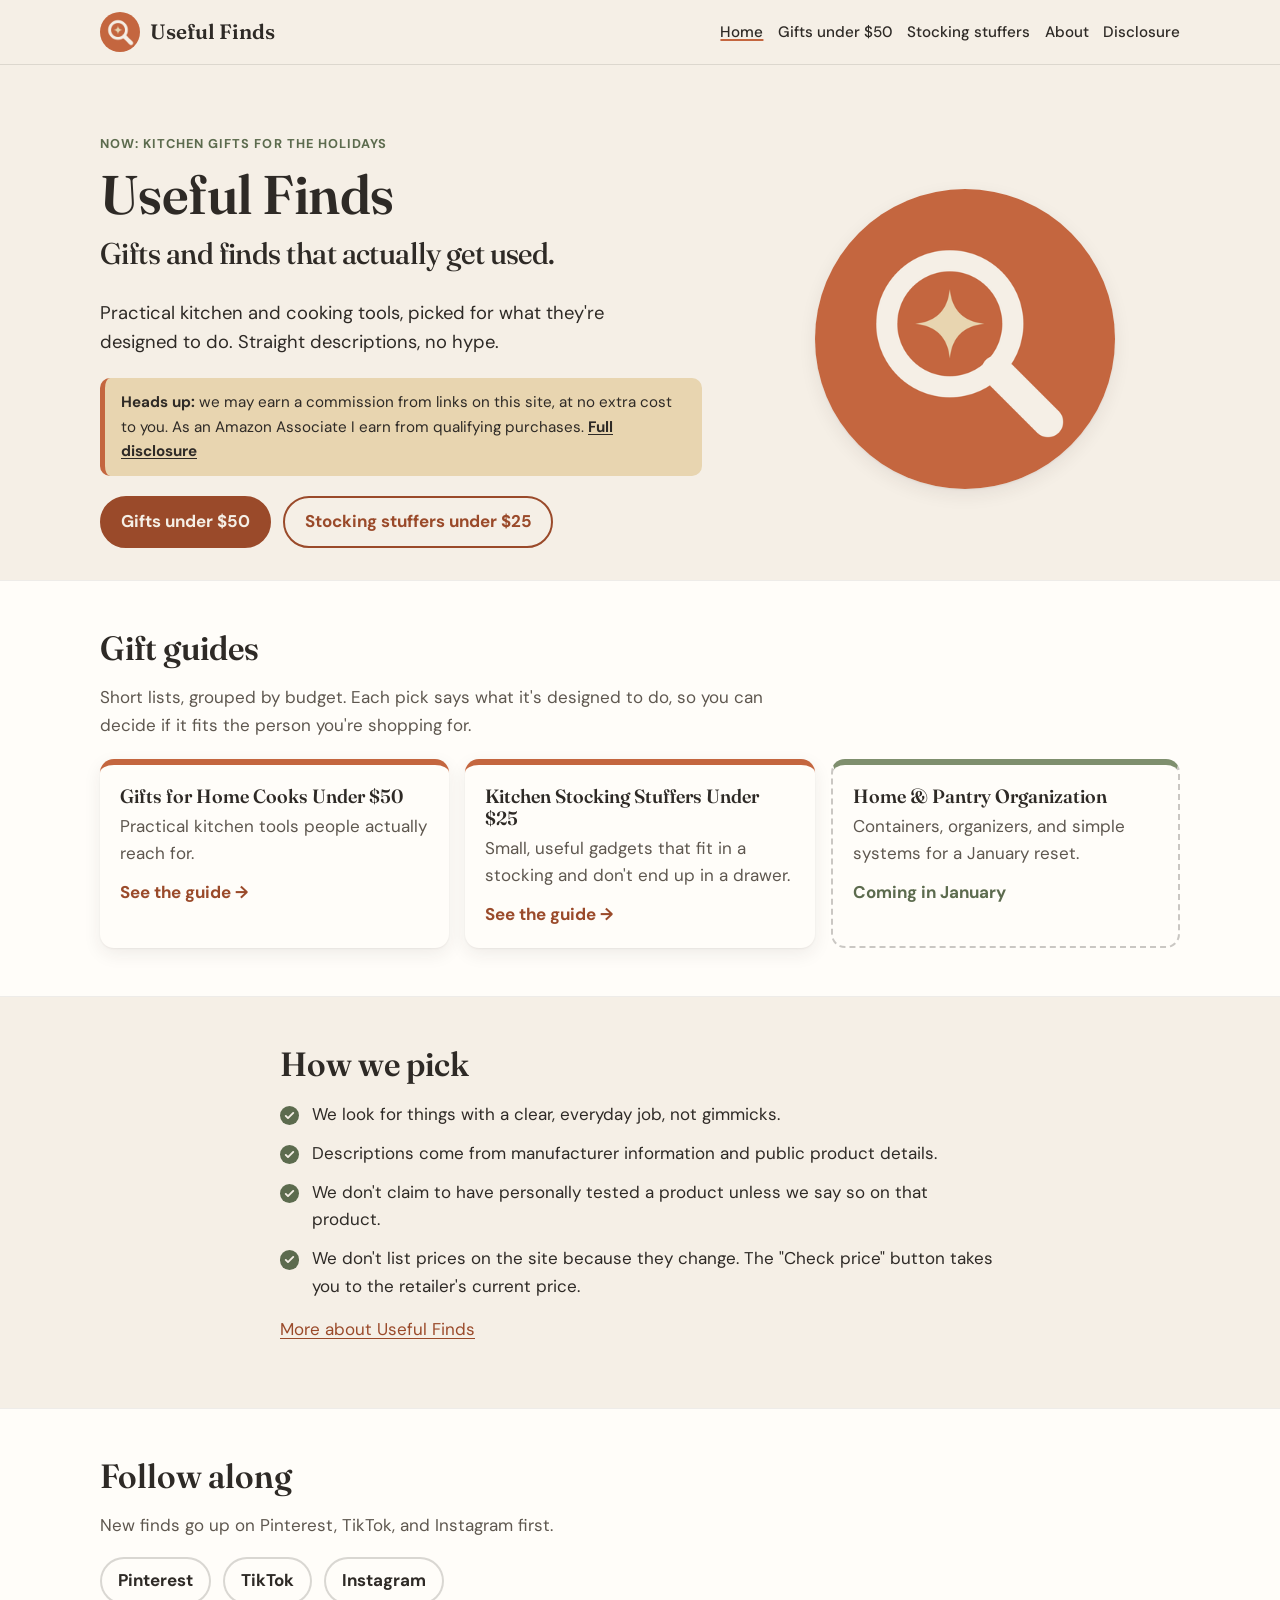
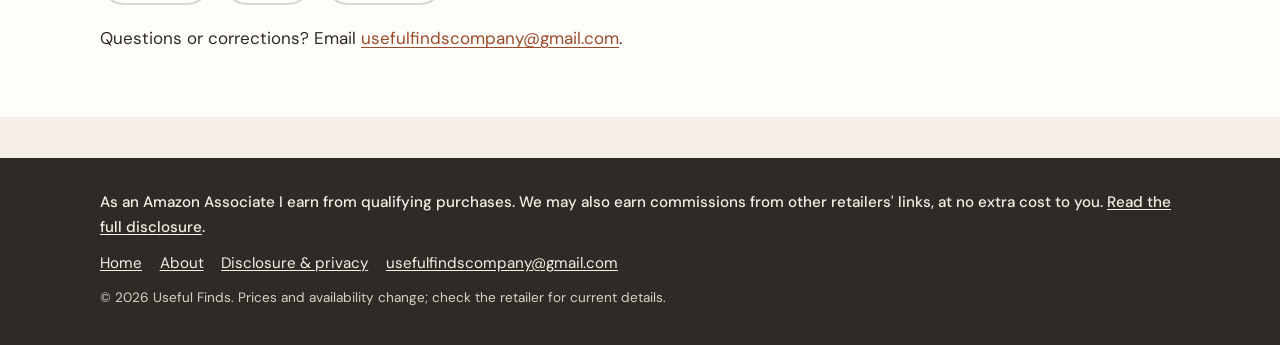
==== index.html @ 493cc87e "Publish the Useful Finds static site at the repository root. Place the finished HTML and CSS so GitH" ====
<!doctype html>
<html lang="en">
<head>
  <meta charset="utf-8">
  <meta name="viewport" content="width=device-width, initial-scale=1">
  <title>Useful Finds - gifts and finds that actually get used</title>
  <meta name="description" content="Useful Finds curates practical gifts and everyday finds, starting with kitchen and cooking gadgets. Straight descriptions, no hype.">
  <meta name="theme-color" content="#C4663F">
  <meta property="og:type" content="website">
  <meta property="og:site_name" content="Useful Finds">
  <meta property="og:title" content="Useful Finds - gifts and finds that actually get used">
  <meta property="og:description" content="Useful Finds curates practical gifts and everyday finds, starting with kitchen and cooking gadgets. Straight descriptions, no hype.">
  <meta property="og:image" content="https://usefulfindscompany.github.io/assets/social-card-1200x675.jpg">
  <link rel="icon" href="assets/favicon.svg" type="image/svg+xml">
  <link rel="icon" href="assets/favicon-32.png" type="image/png" sizes="32x32">
  <link rel="apple-touch-icon" href="assets/apple-touch-icon.png">
  <link rel="preconnect" href="https://fonts.googleapis.com">
  <link rel="preconnect" href="https://fonts.gstatic.com" crossorigin>
  <link rel="stylesheet" href="https://fonts.googleapis.com/css2?family=DM+Sans:opsz,wght@9..40,400;9..40,500;9..40,700&amp;family=Fraunces:opsz,wght@9..144,500;9..144,600&amp;display=swap">
  <link rel="stylesheet" href="assets/styles.css">
</head>
<body>
  <a class="skip-link" href="#main">Skip to content</a>
  <header class="site-header">
    <div class="wrap">
      <a class="brand" href="index.html">
        <img src="assets/logo-96.png" alt="" width="40" height="40">
        <span>Useful Finds</span>
      </a>
      <nav class="site-nav" aria-label="Main">
        <ul>
          <li><a href="index.html" aria-current="page">Home</a></li>
          <li><a href="gifts-for-home-cooks-under-50.html">Gifts under $50</a></li>
          <li><a href="kitchen-stocking-stuffers-under-25.html">Stocking stuffers</a></li>
          <li><a href="about.html">About</a></li>
          <li><a href="disclosure.html">Disclosure</a></li>
        </ul>
      </nav>
    </div>
  </header>

  <main id="main">
    <section class="hero">
      <div class="wrap">
        <div>
          <p class="eyebrow">Now: kitchen gifts for the holidays</p>
          <h1>Useful Finds <span class="tagline">Gifts and finds that actually get used.</span></h1>
          <p class="lede">Practical kitchen and cooking tools, picked for what they're designed to do. Straight descriptions, no hype.</p>
          <aside class="disclosure-note" aria-label="Affiliate disclosure">
          <p><strong>Heads up:</strong> we may earn a commission from links on this site, at no extra cost to you. As an Amazon Associate I earn from qualifying purchases. <a href="disclosure.html">Full disclosure</a></p>
        </aside>
          <div class="btn-row">
            <a class="btn" href="gifts-for-home-cooks-under-50.html">Gifts under $50</a>
            <a class="btn btn-outline" href="kitchen-stocking-stuffers-under-25.html">Stocking stuffers under $25</a>
          </div>
        </div>
        <img class="hero-mark" src="assets/logo-400.png" alt="Useful Finds logo: a magnifying glass with a star in the lens" width="300" height="300">
      </div>
    </section>

    <section class="section section-alt" aria-labelledby="guides-heading">
      <div class="wrap">
        <h2 id="guides-heading">Gift guides</h2>
        <p class="section-intro">Short lists, grouped by budget. Each pick says what it's designed to do, so you can decide if it fits the person you're shopping for.</p>
        <div class="guide-grid">
          <a class="guide-card" href="gifts-for-home-cooks-under-50.html">
            <h3>Gifts for Home Cooks Under $50</h3>
            <p>Practical kitchen tools people actually reach for.</p>
            <span class="more">See the guide <span aria-hidden="true">&rarr;</span></span>
          </a>
          <a class="guide-card" href="kitchen-stocking-stuffers-under-25.html">
            <h3>Kitchen Stocking Stuffers Under $25</h3>
            <p>Small, useful gadgets that fit in a stocking and don't end up in a drawer.</p>
            <span class="more">See the guide <span aria-hidden="true">&rarr;</span></span>
          </a>
          <div class="guide-card soon">
            <h3>Home &amp; Pantry Organization</h3>
            <p>Containers, organizers, and simple systems for a January reset.</p>
            <span class="more">Coming in January</span>
          </div>
        </div>
      </div>
    </section>

    <section class="section" aria-labelledby="pick-heading">
      <div class="wrap narrow">
        <h2 id="pick-heading">How we pick</h2>
        <ul class="checklist">
          <li>We look for things with a clear, everyday job, not gimmicks.</li>
          <li>Descriptions come from manufacturer information and public product details.</li>
          <li>We don't claim to have personally tested a product unless we say so on that product.</li>
          <li>We don't list prices on the site because they change. The "Check price" button takes you to the retailer's current price.</li>
        </ul>
        <p style="margin-top:1rem"><a href="about.html">More about Useful Finds</a></p>
      </div>
    </section>

    <section class="section section-alt" aria-labelledby="follow-heading">
      <div class="wrap">
        <h2 id="follow-heading">Follow along</h2>
        <p class="section-intro">New finds go up on Pinterest, TikTok, and Instagram first.</p>
        <ul class="social-list">
          <li><a href="https://www.pinterest.com/usefulfindscompany/" rel="me noopener">Pinterest <span class="sr-only">(Useful Finds on Pinterest)</span></a></li>
          <li><a href="https://www.tiktok.com/@usefulfindscompany" rel="me noopener">TikTok <span class="sr-only">(Useful Finds on TikTok)</span></a></li>
          <li><a href="https://www.instagram.com/usefulfindscompany/" rel="me noopener">Instagram <span class="sr-only">(Useful Finds on Instagram)</span></a></li>
        </ul>
        <p style="margin-top:1.25rem">Questions or corrections? Email <a href="mailto:usefulfindscompany@gmail.com">usefulfindscompany@gmail.com</a>.</p>
      </div>
    </section>
  </main>

  <footer class="site-footer">
    <div class="wrap">
      <p class="footer-disclosure">As an Amazon Associate I earn from qualifying purchases. We may also earn commissions from other retailers' links, at no extra cost to you. <a href="disclosure.html">Read the full disclosure</a>.</p>
      <ul>
        <li><a href="index.html">Home</a></li>
        <li><a href="about.html">About</a></li>
        <li><a href="disclosure.html">Disclosure &amp; privacy</a></li>
        <li><a href="mailto:usefulfindscompany@gmail.com">usefulfindscompany@gmail.com</a></li>
      </ul>
      <p class="small">&copy; 2026 Useful Finds. Prices and availability change; check the retailer for current details.</p>
    </div>
  </footer>
</body>
</html>
---- assets/styles.css ----
/* Useful Finds: shared styles. Plain CSS, no build step.
   Palette (brand kit): terracotta #C4663F, cream #F5EFE6, espresso #2E2A26, sage #7F8F6E, oat #E8D5B0.
   Accessibility: small text always uses espresso on cream/oat/white. Brand terracotta and sage are
   decorative only; buttons and links use the darker "--rust" / "--sage-dark" so text passes WCAG AA. */

:root {
  --terracotta: #C4663F;
  --rust: #9A4A2A;        /* darker terracotta: 5.4:1 on cream, cream text on it 5.4:1 */
  --rust-dark: #7E3B20;
  --cream: #F5EFE6;
  --espresso: #2E2A26;
  --muted: #5E574F;       /* secondary text: 6.2:1 on cream */
  --sage: #7F8F6E;
  --sage-dark: #5C6B4E;   /* 5.0:1 on cream */
  --oat: #E8D5B0;
  --white: #FFFDF9;
  --radius: 14px;
  --shadow: 0 1px 2px rgba(46, 42, 38, .06), 0 6px 18px rgba(46, 42, 38, .08);
  --max: 1120px;
  --font-head: "Fraunces", Georgia, "Times New Roman", serif;
  --font-body: "DM Sans", system-ui, -apple-system, "Segoe UI", Roboto, Arial, sans-serif;
}

*, *::before, *::after { box-sizing: border-box; }
html { -webkit-text-size-adjust: 100%; text-size-adjust: 100%; }
body {
  margin: 0;
  background: var(--cream);
  color: var(--espresso);
  font-family: var(--font-body);
  font-size: 1.0625rem;
  line-height: 1.6;
}
img { max-width: 100%; height: auto; display: block; }
h1, h2, h3 {
  font-family: var(--font-head);
  font-weight: 600;
  line-height: 1.15;
  margin: 0 0 .5em;
  font-variation-settings: "opsz" 72;
}
h1 { font-size: clamp(2rem, 7vw, 3.4rem); letter-spacing: -.01em; }
h2 { font-size: clamp(1.5rem, 4.5vw, 2.1rem); }
h3 { font-size: 1.2rem; }
p { margin: 0 0 1em; }
a { color: var(--rust); text-underline-offset: .15em; }
a:hover { color: var(--rust-dark); }
:focus-visible { outline: 3px solid var(--espresso); outline-offset: 3px; border-radius: 4px; }

.sr-only {
  position: absolute !important; width: 1px; height: 1px; padding: 0; margin: -1px;
  overflow: hidden; clip: rect(0 0 0 0); white-space: nowrap; border: 0;
}
.skip-link {
  position: absolute; left: .75rem; top: -3rem; z-index: 10;
  background: var(--espresso); color: var(--cream); padding: .5rem .9rem; border-radius: 8px;
}
.skip-link:focus { top: .75rem; color: var(--cream); }

.wrap { width: 100%; max-width: var(--max); margin: 0 auto; padding: 0 1.25rem; }
.narrow { max-width: 760px; }

/* Header */
.site-header { background: var(--cream); border-bottom: 1px solid rgba(46, 42, 38, .12); }
.site-header .wrap {
  display: flex; flex-wrap: wrap; align-items: center; justify-content: space-between;
  gap: .5rem 1rem; padding-top: .75rem; padding-bottom: .75rem;
}
.brand { display: inline-flex; align-items: center; gap: .6rem; color: var(--espresso); text-decoration: none; }
.brand img { width: 40px; height: 40px; border-radius: 50%; }
.brand span { font-family: var(--font-head); font-weight: 600; font-size: 1.3rem; }
.site-nav ul { list-style: none; margin: 0; padding: 0; display: flex; flex-wrap: wrap; gap: .25rem .9rem; }
.site-nav a { color: var(--espresso); text-decoration: none; font-weight: 500; font-size: .95rem; padding: .35rem 0; display: inline-block; }
.site-nav a:hover, .site-nav a[aria-current="page"] { text-decoration: underline; text-decoration-color: var(--terracotta); text-decoration-thickness: 2px; }

/* Disclosure box (top of pages) */
.disclosure-note {
  background: var(--oat); border-left: 5px solid var(--terracotta); border-radius: 10px;
  padding: .8rem 1rem; margin: 1.25rem 0; font-size: .95rem;
}
.disclosure-note p { margin: 0; }
.disclosure-note a { color: var(--espresso); font-weight: 700; }

/* Hero */
.hero { padding: 2.5rem 0 1.5rem; }
.hero .eyebrow {
  display: inline-block; font-weight: 700; font-size: .8rem; letter-spacing: .08em; text-transform: uppercase;
  color: var(--sage-dark); margin-bottom: .6rem;
}
.hero h1 .tagline { display: block; font-size: .55em; font-weight: 500; margin-top: .35em; color: var(--espresso); }
.hero .lede { font-size: 1.15rem; max-width: 40ch; }
.hero-mark { display: none; }

/* Buttons */
.btn {
  display: inline-flex; align-items: center; justify-content: center; gap: .4rem;
  min-height: 44px; padding: .65rem 1.2rem; border-radius: 999px;
  background: var(--rust); color: var(--cream); font-weight: 700; text-decoration: none;
  border: 2px solid var(--rust); transition: background .15s ease;
}
.btn:hover { background: var(--rust-dark); border-color: var(--rust-dark); color: var(--cream); }
.btn-outline { background: transparent; color: var(--rust); }
.btn-outline:hover { background: var(--rust); color: var(--cream); }
.btn-row { display: flex; flex-wrap: wrap; gap: .75rem; margin-top: 1.25rem; }

/* Sections */
.section { padding: 2rem 0; }
.section-alt { background: var(--white); border-top: 1px solid rgba(46,42,38,.08); border-bottom: 1px solid rgba(46,42,38,.08); }
.section-intro { color: var(--muted); max-width: 60ch; }

/* Guide cards (home page) */
.guide-grid { display: grid; gap: 1rem; grid-template-columns: 1fr; margin-top: 1.25rem; }
.guide-card {
  display: block; background: var(--white); border-radius: var(--radius); box-shadow: var(--shadow);
  padding: 1.25rem; text-decoration: none; color: var(--espresso); border-top: 6px solid var(--terracotta);
}
.guide-card:hover { color: var(--espresso); transform: translateY(-2px); }
.guide-card h3 { margin-bottom: .35rem; }
.guide-card p { color: var(--muted); margin-bottom: .75rem; }
.guide-card .more { font-weight: 700; color: var(--rust); }
.guide-card.soon { border-top-color: var(--sage); background: transparent; box-shadow: none; border: 2px dashed rgba(46,42,38,.25); border-top: 6px solid var(--sage); }
.guide-card.soon .more { color: var(--sage-dark); }

/* How we pick list */
.checklist { list-style: none; padding: 0; margin: 1rem 0 0; display: grid; gap: .75rem; }
.checklist li { padding-left: 2rem; position: relative; }
.checklist li::before {
  content: ""; position: absolute; left: 0; top: .3em; width: 1.2rem; height: 1.2rem; border-radius: 50%;
  background: var(--sage-dark) url("data:image/svg+xml,%3Csvg xmlns='http://www.w3.org/2000/svg' viewBox='0 0 20 20'%3E%3Cpath d='M5 10.5l3 3 7-7' fill='none' stroke='%23F5EFE6' stroke-width='2.5' stroke-linecap='round' stroke-linejoin='round'/%3E%3C/svg%3E") center/80% no-repeat;
}

/* Social links */
.social-list { list-style: none; padding: 0; margin: 1rem 0 0; display: flex; flex-wrap: wrap; gap: .75rem; }
.social-list a {
  display: inline-flex; align-items: center; gap: .5rem; min-height: 44px; padding: .55rem 1rem;
  border-radius: 999px; background: var(--white); border: 2px solid rgba(46,42,38,.18);
  color: var(--espresso); font-weight: 700; text-decoration: none;
}
.social-list a:hover { border-color: var(--rust); color: var(--rust); }
.social-list svg { width: 20px; height: 20px; flex: none; }

/* Gift guide page */
.guide-header { padding: 2rem 0 .5rem; }
.guide-header .meta { color: var(--muted); font-size: .9rem; }
.breadcrumb { font-size: .9rem; margin-bottom: .75rem; }
.breadcrumb a { color: var(--espresso); }

/* ===== Reusable product card =====
   Copy one <article class="product-card"> block to add a product. See README.md. */
.product-grid { list-style: none; padding: 0; margin: 1.25rem 0 0; display: grid; gap: 1.25rem; grid-template-columns: 1fr; }
.product-card {
  display: flex; flex-direction: column; height: 100%;
  background: var(--white); border-radius: var(--radius); box-shadow: var(--shadow); overflow: hidden;
}
.product-card .product-media { aspect-ratio: 1 / 1; background: var(--oat); }
.product-card .product-media img { width: 100%; height: 100%; object-fit: contain; }
.product-card .product-body { display: flex; flex-direction: column; flex: 1; padding: 1rem 1.1rem 1.2rem; }
.product-card .product-label {
  align-self: flex-start; font-size: .75rem; font-weight: 700; letter-spacing: .06em; text-transform: uppercase;
  color: var(--espresso); background: var(--oat); border-radius: 999px; padding: .15rem .6rem; margin-bottom: .6rem;
}
.product-card h3 { margin-bottom: .4rem; }
.product-card .product-desc { color: var(--espresso); font-size: 1rem; flex: 1; }
.product-card .btn { align-self: stretch; margin-top: .25rem; }
.product-card .paid-link { font-size: .8rem; color: var(--muted); margin: .5rem 0 0; text-align: center; }
/* Visual flag so unfinished cards are obvious while editing. Remove data-status="placeholder" when real. */
.product-card[data-status="placeholder"] { outline: 2px dashed rgba(154, 74, 42, .45); outline-offset: -2px; }

/* Prose pages */
.prose { padding: 2rem 0 1rem; }
.prose h2 { margin-top: 1.75rem; font-size: 1.5rem; }
.prose ul { padding-left: 1.25rem; }
.prose li { margin-bottom: .4rem; }
.callout { background: var(--white); border-radius: var(--radius); box-shadow: var(--shadow); padding: 1rem 1.2rem; margin: 1.25rem 0; }
.callout p:last-child { margin-bottom: 0; }

/* Footer */
.site-footer { background: var(--espresso); color: var(--cream); margin-top: 2.5rem; padding: 2rem 0 2.25rem; font-size: .95rem; }
.site-footer a { color: var(--cream); }
.site-footer a:hover { color: var(--oat); }
.site-footer .footer-disclosure { font-weight: 500; margin-bottom: .75rem; }
.site-footer ul { list-style: none; padding: 0; margin: 0 0 .75rem; display: flex; flex-wrap: wrap; gap: .35rem 1.1rem; }
.site-footer .small { color: #D9D1C5; font-size: .85rem; margin: 0; }

/* Larger screens */
@media (min-width: 640px) {
  .guide-grid { grid-template-columns: repeat(2, 1fr); }
  .product-grid { grid-template-columns: repeat(2, 1fr); }
}
@media (min-width: 900px) {
  .hero { padding: 4rem 0 2rem; }
  .hero .wrap { display: grid; grid-template-columns: 1.4fr 1fr; gap: 3rem; align-items: center; }
  .hero-mark { display: block; justify-self: center; width: 100%; max-width: 300px; border-radius: 50%; box-shadow: var(--shadow); }
  .guide-grid { grid-template-columns: repeat(3, 1fr); }
  .product-grid { grid-template-columns: repeat(3, 1fr); }
  .section { padding: 3rem 0; }
}

@media (prefers-reduced-motion: reduce) {
  * { transition: none !important; }
  .guide-card:hover { transform: none; }
}
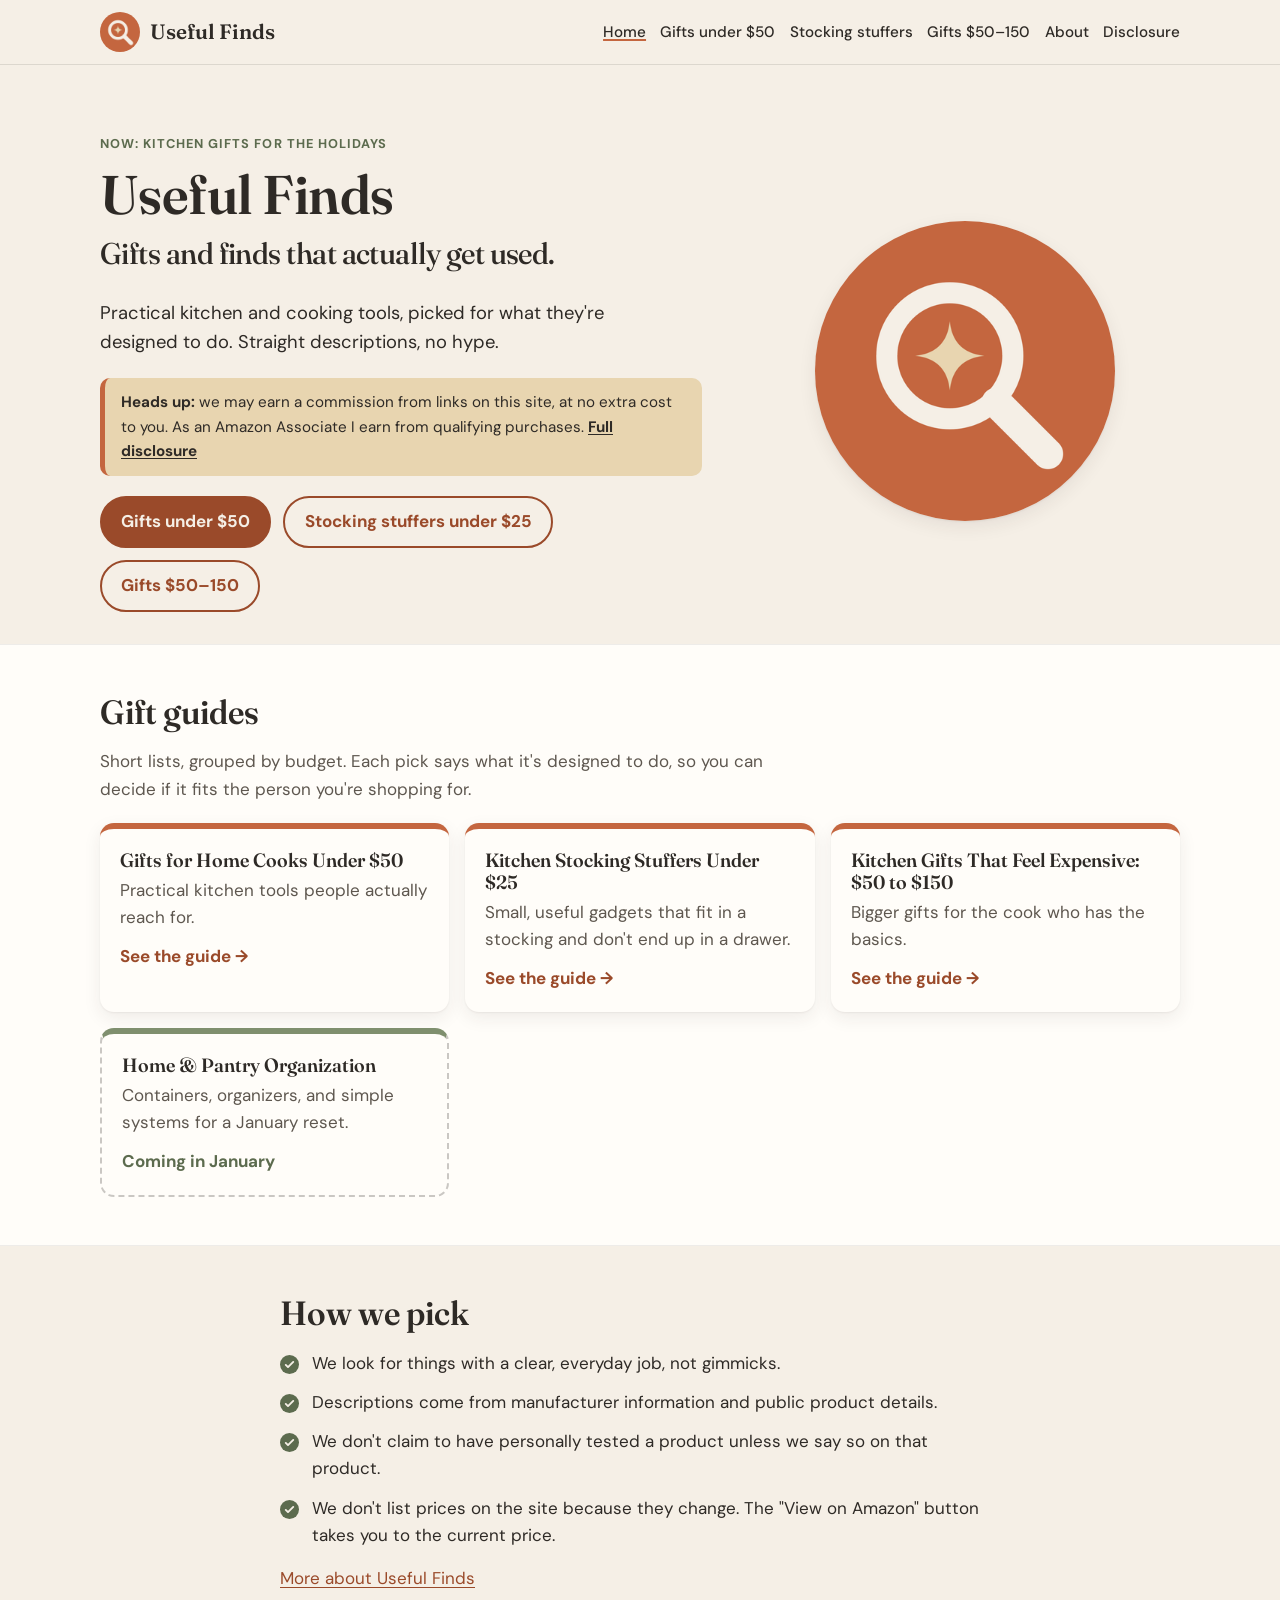
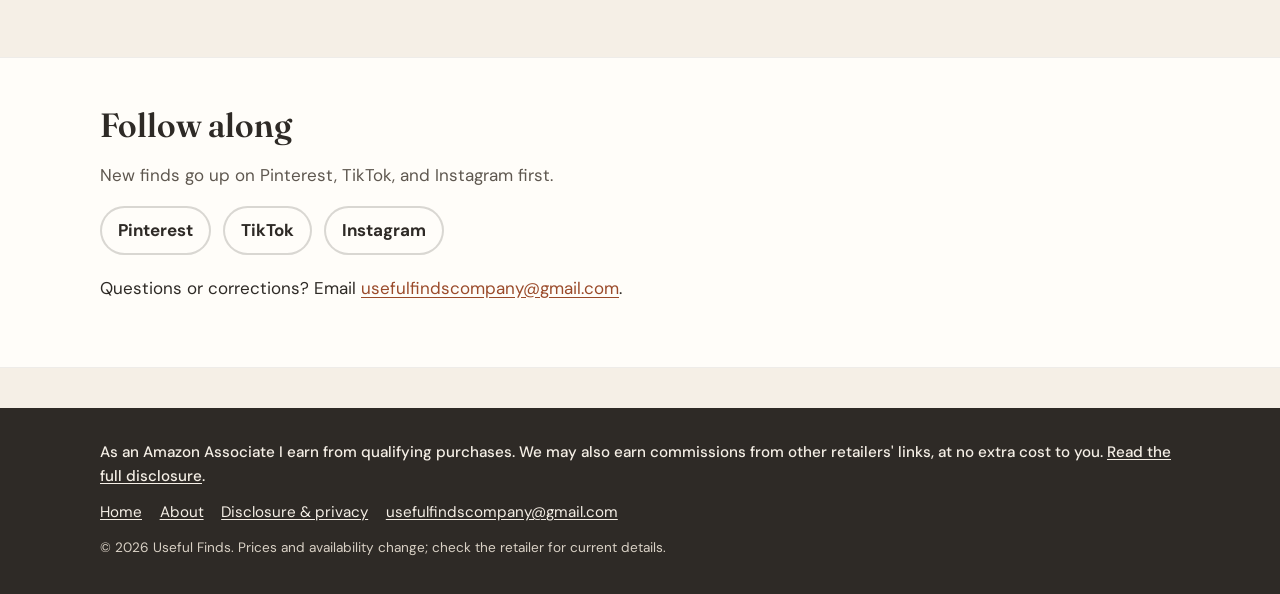
==== commit a0e8b123: "Update gift guides to the final Amazon product lists. Replace the stocking-stuffer and under-$50 car" ====
--- a/index.html
+++ b/index.html
@@ -32,6 +32,7 @@
           <li><a href="index.html" aria-current="page">Home</a></li>
           <li><a href="gifts-for-home-cooks-under-50.html">Gifts under $50</a></li>
           <li><a href="kitchen-stocking-stuffers-under-25.html">Stocking stuffers</a></li>
+          <li><a href="kitchen-gifts-that-feel-expensive.html">Gifts $50&ndash;150</a></li>
           <li><a href="about.html">About</a></li>
           <li><a href="disclosure.html">Disclosure</a></li>
         </ul>
@@ -52,6 +53,7 @@
           <div class="btn-row">
             <a class="btn" href="gifts-for-home-cooks-under-50.html">Gifts under $50</a>
             <a class="btn btn-outline" href="kitchen-stocking-stuffers-under-25.html">Stocking stuffers under $25</a>
+            <a class="btn btn-outline" href="kitchen-gifts-that-feel-expensive.html">Gifts $50&ndash;150</a>
           </div>
         </div>
         <img class="hero-mark" src="assets/logo-400.png" alt="Useful Finds logo: a magnifying glass with a star in the lens" width="300" height="300">
@@ -73,6 +75,11 @@
             <p>Small, useful gadgets that fit in a stocking and don't end up in a drawer.</p>
             <span class="more">See the guide <span aria-hidden="true">&rarr;</span></span>
           </a>
+          <a class="guide-card" href="kitchen-gifts-that-feel-expensive.html">
+            <h3>Kitchen Gifts That Feel Expensive: $50 to $150</h3>
+            <p>Bigger gifts for the cook who has the basics.</p>
+            <span class="more">See the guide <span aria-hidden="true">&rarr;</span></span>
+          </a>
           <div class="guide-card soon">
             <h3>Home &amp; Pantry Organization</h3>
             <p>Containers, organizers, and simple systems for a January reset.</p>
@@ -89,7 +96,7 @@
           <li>We look for things with a clear, everyday job, not gimmicks.</li>
           <li>Descriptions come from manufacturer information and public product details.</li>
           <li>We don't claim to have personally tested a product unless we say so on that product.</li>
-          <li>We don't list prices on the site because they change. The "Check price" button takes you to the retailer's current price.</li>
+          <li>We don't list prices on the site because they change. The "View on Amazon" button takes you to the current price.</li>
         </ul>
         <p style="margin-top:1rem"><a href="about.html">More about Useful Finds</a></p>
       </div>
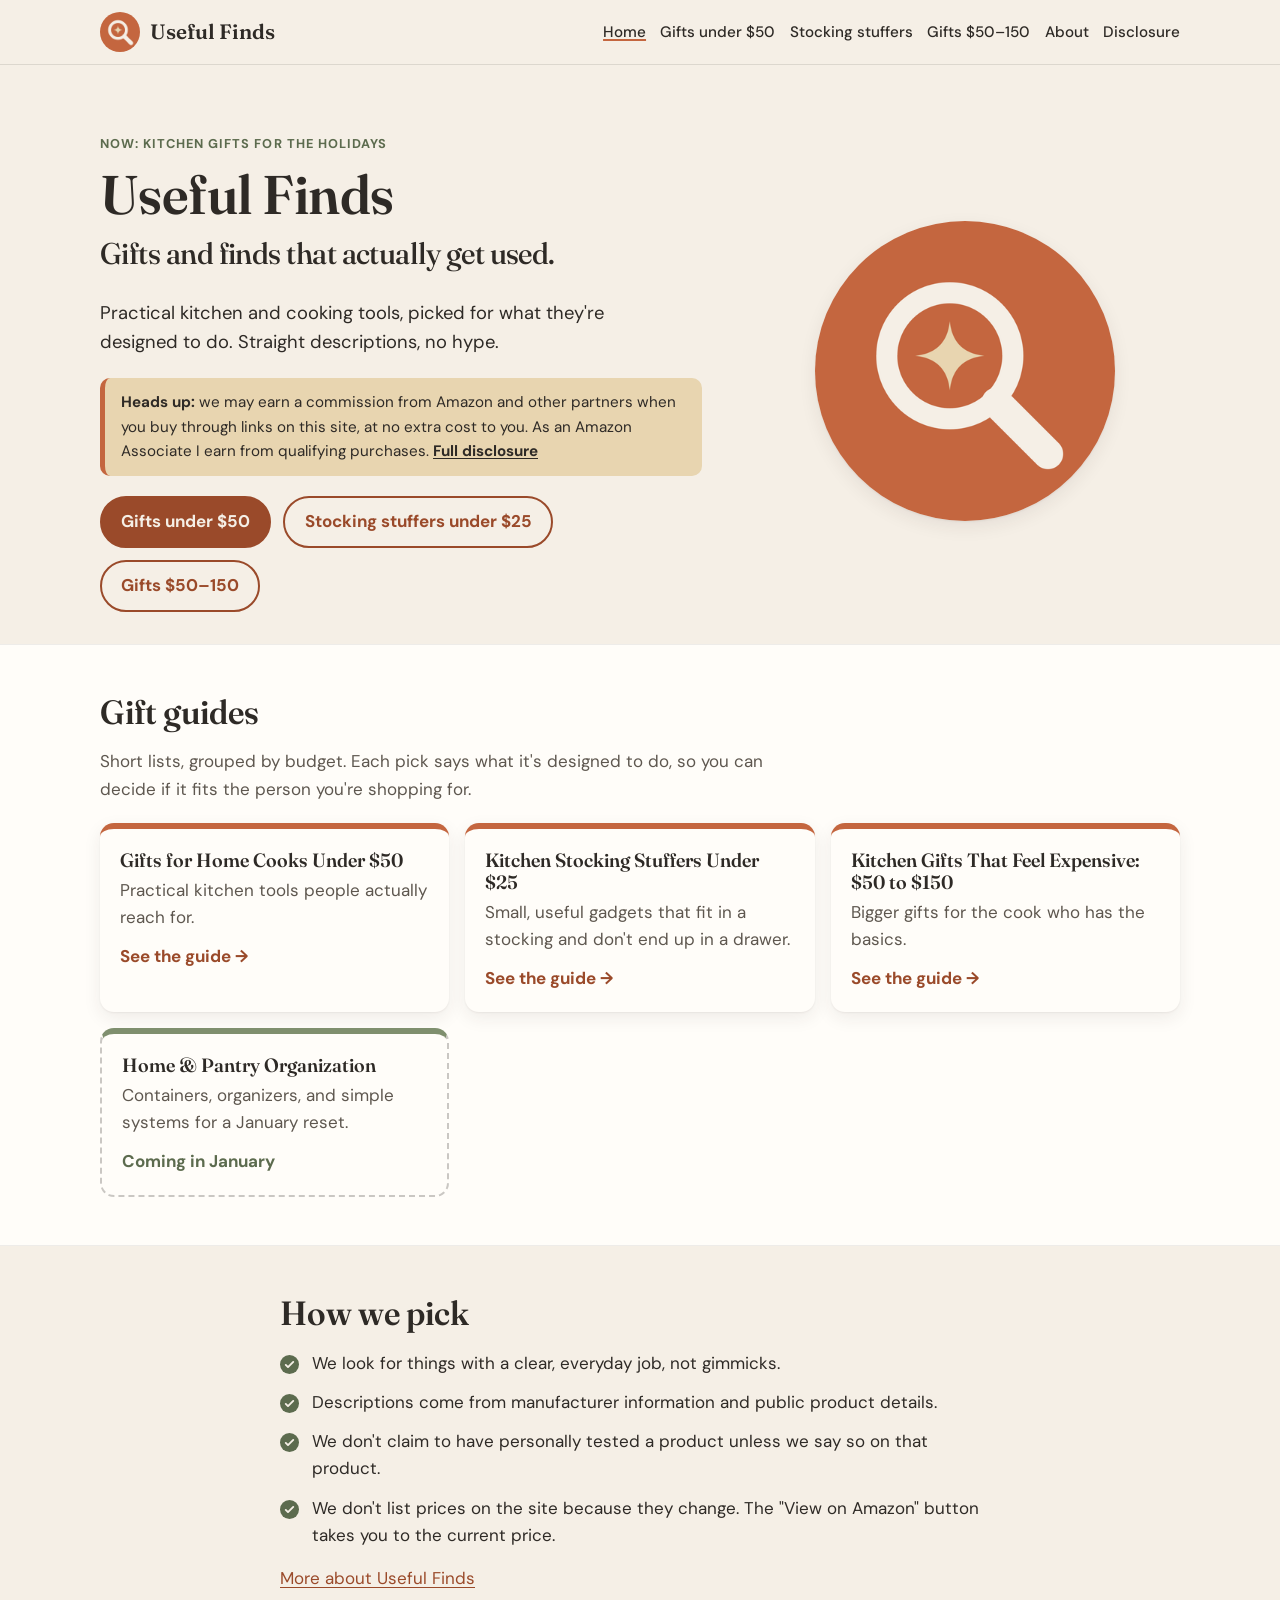
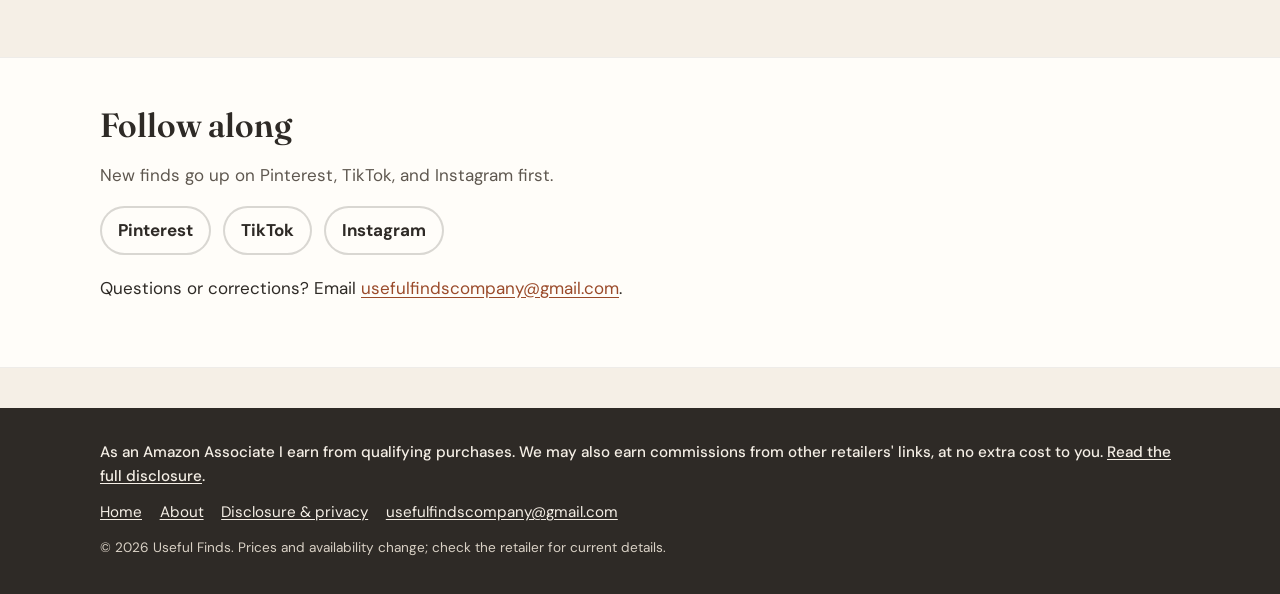
==== commit af05a818: "Point ThermoPop 2 at ThermoWorks and name other affiliate partners. Swap the ThermoPop 2 card from t" ====
--- a/index.html
+++ b/index.html
@@ -48,7 +48,7 @@
           <h1>Useful Finds <span class="tagline">Gifts and finds that actually get used.</span></h1>
           <p class="lede">Practical kitchen and cooking tools, picked for what they're designed to do. Straight descriptions, no hype.</p>
           <aside class="disclosure-note" aria-label="Affiliate disclosure">
-          <p><strong>Heads up:</strong> we may earn a commission from links on this site, at no extra cost to you. As an Amazon Associate I earn from qualifying purchases. <a href="disclosure.html">Full disclosure</a></p>
+          <p><strong>Heads up:</strong> we may earn a commission from Amazon and other partners when you buy through links on this site, at no extra cost to you. As an Amazon Associate I earn from qualifying purchases. <a href="disclosure.html">Full disclosure</a></p>
         </aside>
           <div class="btn-row">
             <a class="btn" href="gifts-for-home-cooks-under-50.html">Gifts under $50</a>
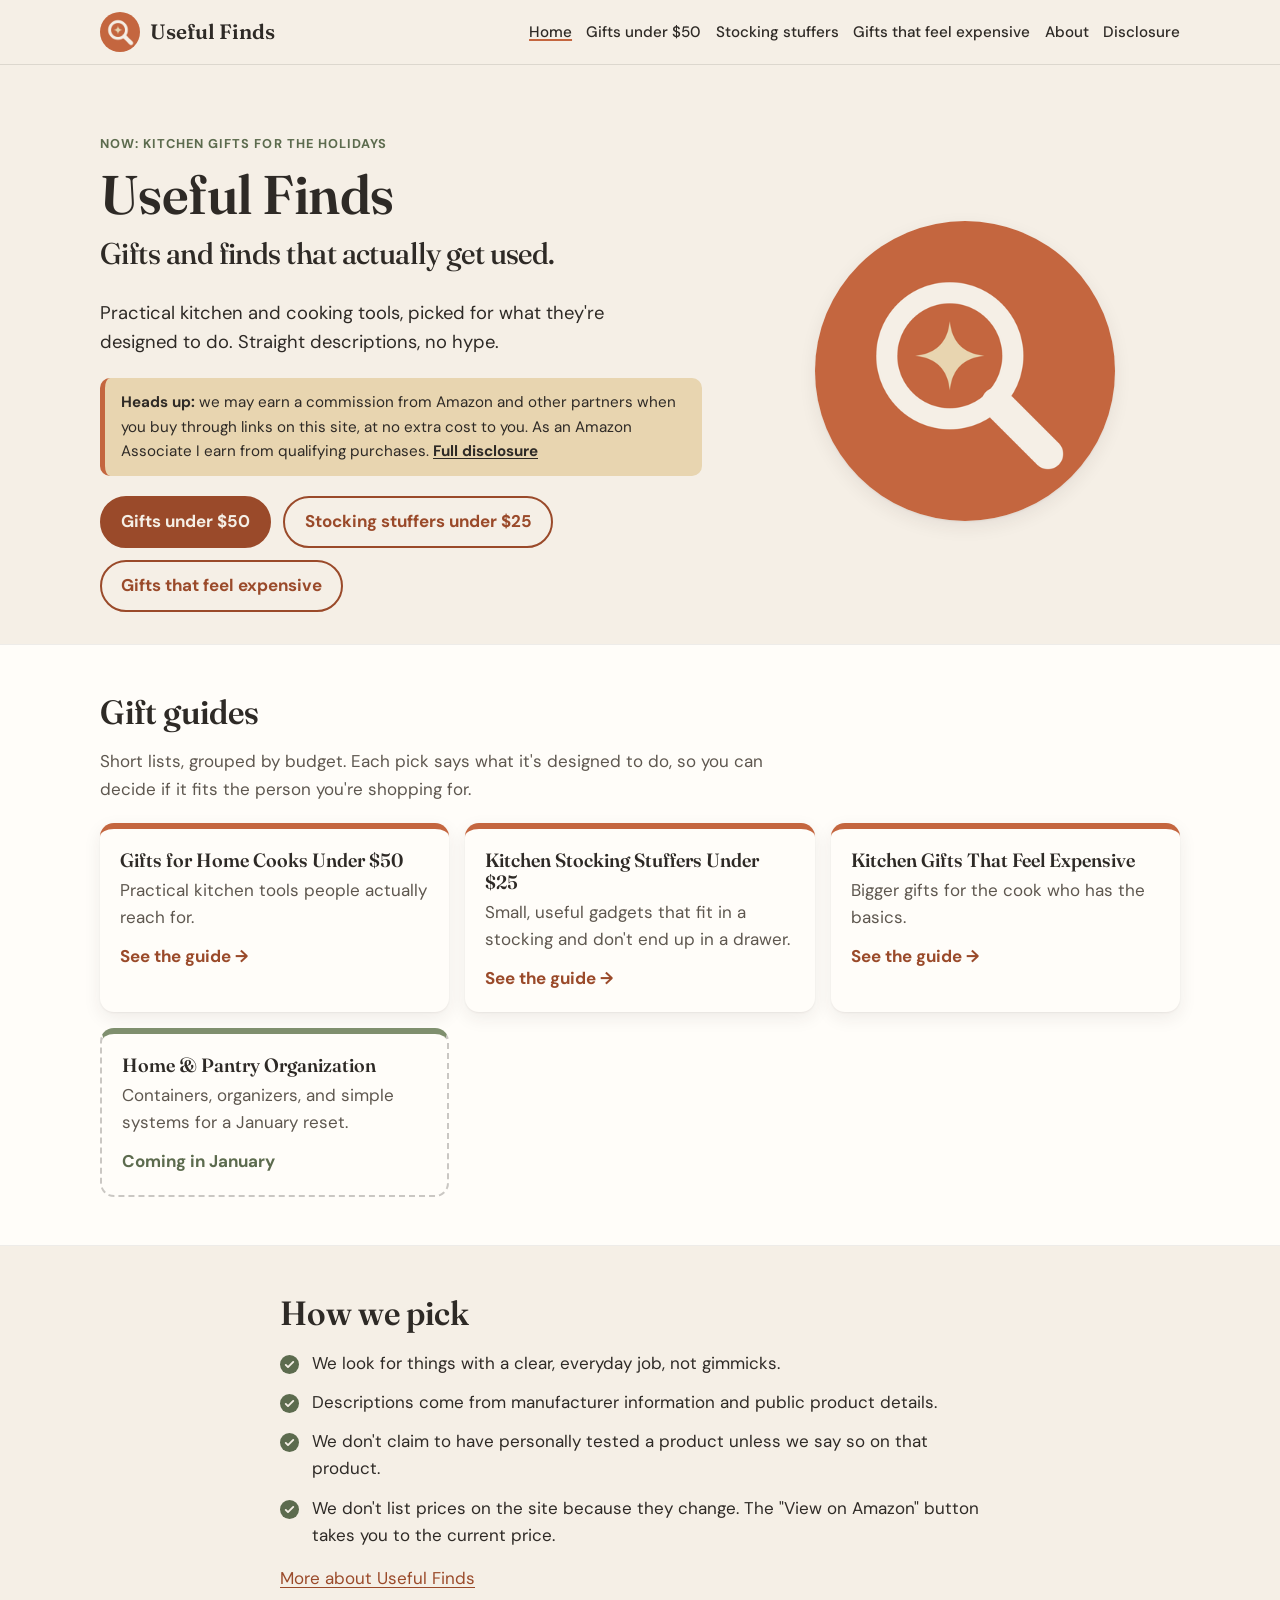
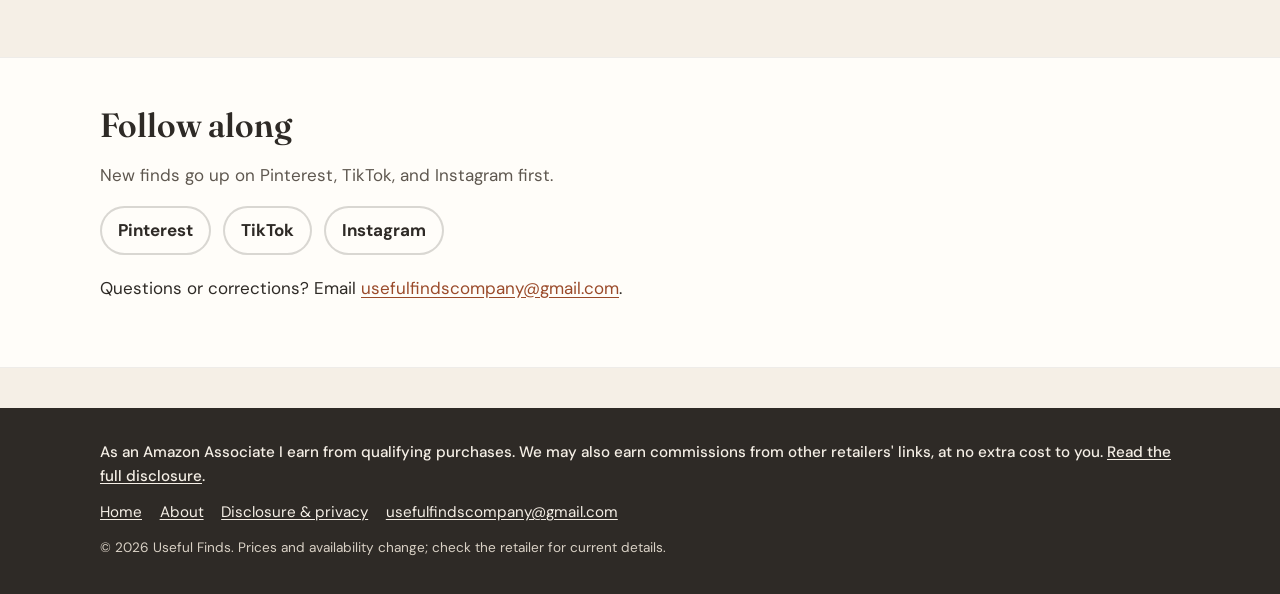
==== commit 8de39958: "Add Oct 5 social assets and drop the KitchenAid hand mixer. Host the 2026-10-05 social images and vi" ====
--- a/index.html
+++ b/index.html
@@ -32,7 +32,7 @@
           <li><a href="index.html" aria-current="page">Home</a></li>
           <li><a href="gifts-for-home-cooks-under-50.html">Gifts under $50</a></li>
           <li><a href="kitchen-stocking-stuffers-under-25.html">Stocking stuffers</a></li>
-          <li><a href="kitchen-gifts-that-feel-expensive.html">Gifts $50&ndash;150</a></li>
+          <li><a href="kitchen-gifts-that-feel-expensive.html">Gifts that feel expensive</a></li>
           <li><a href="about.html">About</a></li>
           <li><a href="disclosure.html">Disclosure</a></li>
         </ul>
@@ -53,7 +53,7 @@
           <div class="btn-row">
             <a class="btn" href="gifts-for-home-cooks-under-50.html">Gifts under $50</a>
             <a class="btn btn-outline" href="kitchen-stocking-stuffers-under-25.html">Stocking stuffers under $25</a>
-            <a class="btn btn-outline" href="kitchen-gifts-that-feel-expensive.html">Gifts $50&ndash;150</a>
+            <a class="btn btn-outline" href="kitchen-gifts-that-feel-expensive.html">Gifts that feel expensive</a>
           </div>
         </div>
         <img class="hero-mark" src="assets/logo-400.png" alt="Useful Finds logo: a magnifying glass with a star in the lens" width="300" height="300">
@@ -76,7 +76,7 @@
             <span class="more">See the guide <span aria-hidden="true">&rarr;</span></span>
           </a>
           <a class="guide-card" href="kitchen-gifts-that-feel-expensive.html">
-            <h3>Kitchen Gifts That Feel Expensive: $50 to $150</h3>
+            <h3>Kitchen Gifts That Feel Expensive</h3>
             <p>Bigger gifts for the cook who has the basics.</p>
             <span class="more">See the guide <span aria-hidden="true">&rarr;</span></span>
           </a>
